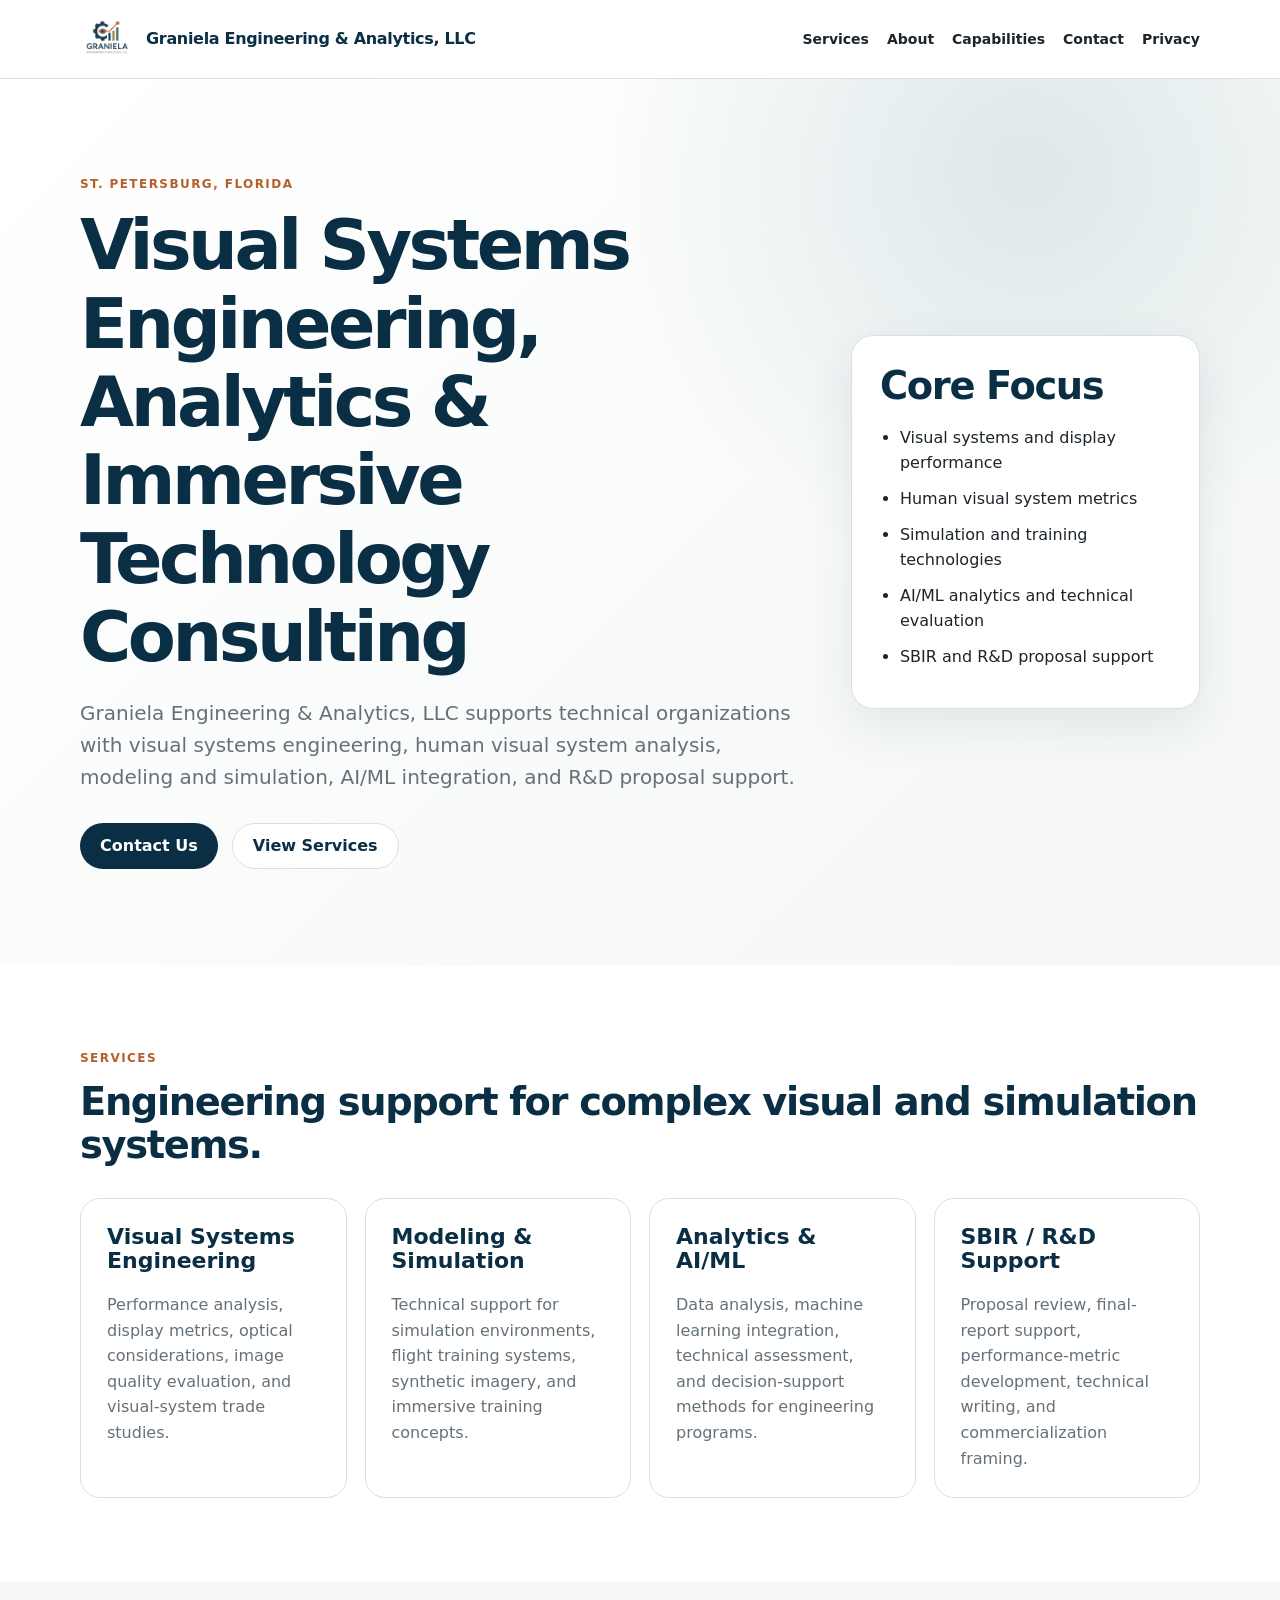
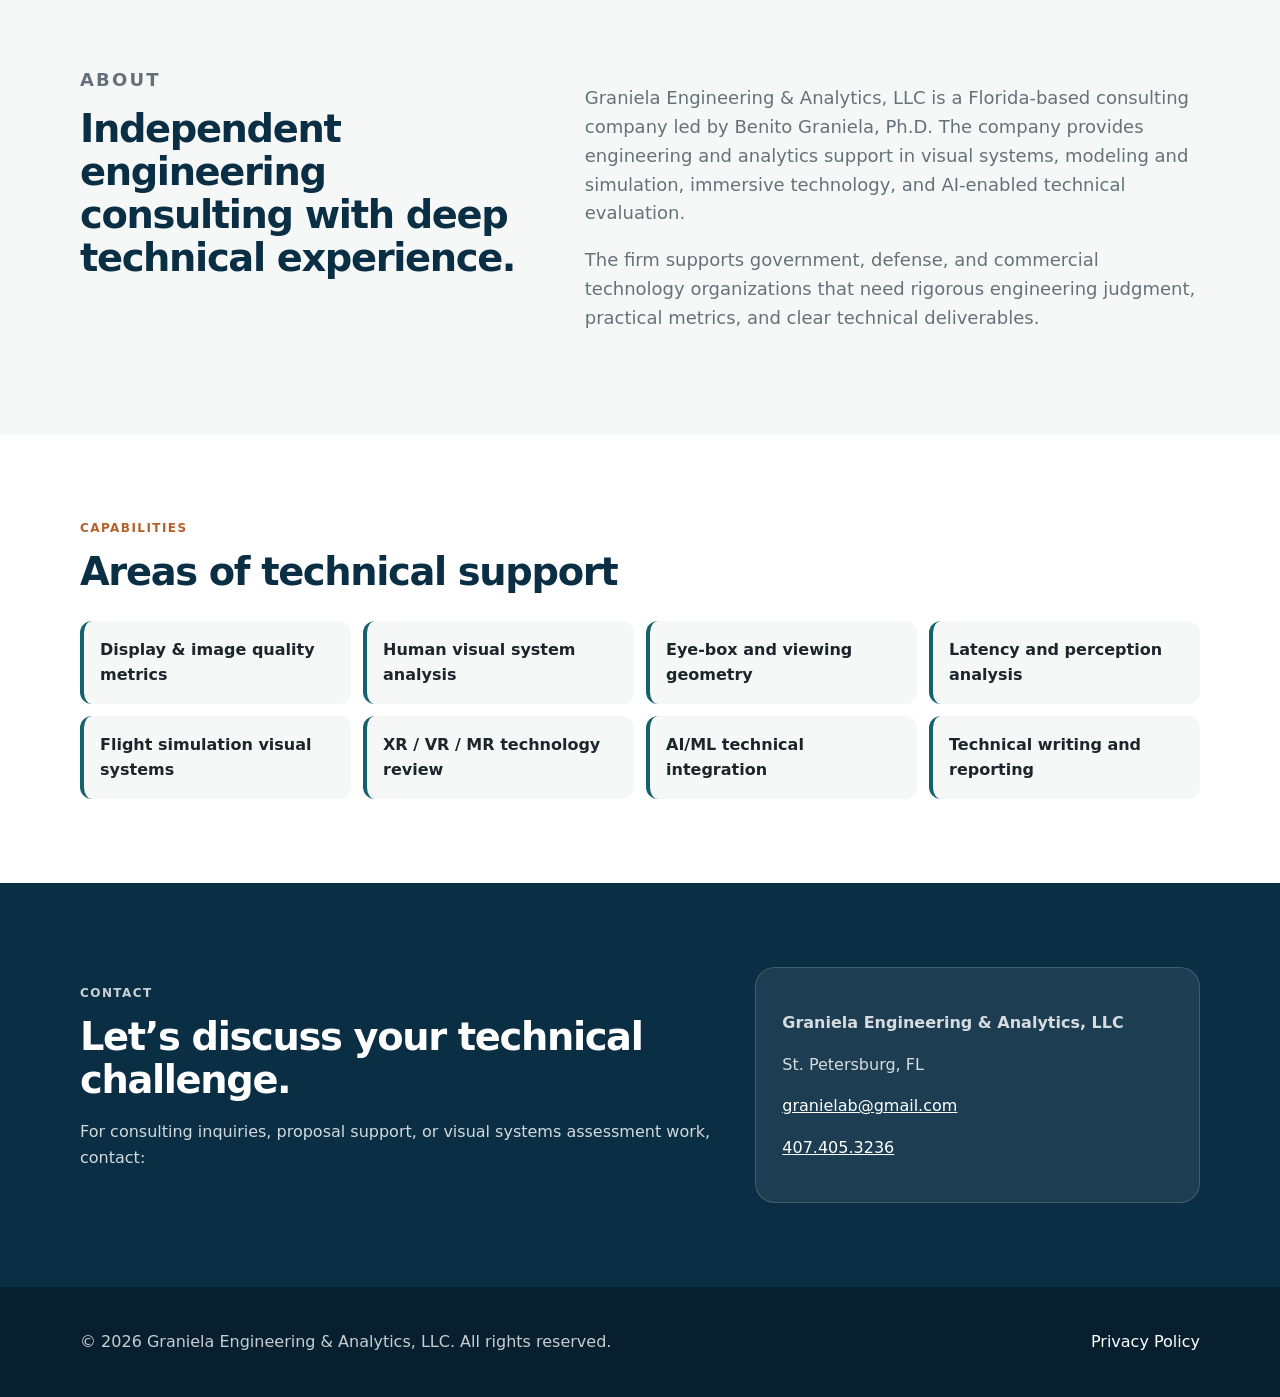
==== index.html @ ac2901a2 "Add files via upload" ====
<!doctype html>
<html lang="en">
<head>
  <meta charset="utf-8"><meta name="viewport" content="width=device-width, initial-scale=1">
  <title>Graniela Engineering & Analytics, LLC</title>
  <meta name="description" content="Graniela Engineering & Analytics, LLC provides visual systems engineering, analytics, modeling and simulation, AI/ML integration, and R&D consulting from St. Petersburg, Florida.">
  <link rel="stylesheet" href="styles.css">
</head>
<body>
<header class="site-header">
  <div class="container nav">
    <a class="brand" href="/"><img src="assets/graniela-logo.png" alt="Graniela Engineering & Analytics logo"><span>Graniela Engineering & Analytics, LLC</span></a>
    <nav><a href="#services">Services</a><a href="#about">About</a><a href="#capabilities">Capabilities</a><a href="#contact">Contact</a><a href="privacy.html">Privacy</a></nav>
  </div>
</header>
<main>
<section class="hero">
  <div class="container hero-grid">
    <div>
      <p class="eyebrow">St. Petersburg, Florida</p>
      <h1>Visual Systems Engineering, Analytics & Immersive Technology Consulting</h1>
      <p class="lead">Graniela Engineering & Analytics, LLC supports technical organizations with visual systems engineering, human visual system analysis, modeling and simulation, AI/ML integration, and R&D proposal support.</p>
      <div class="actions"><a class="button" href="mailto:granielab@gmail.com">Contact Us</a><a class="button secondary" href="#services">View Services</a></div>
    </div>
    <div class="hero-card"><h2>Core Focus</h2><ul><li>Visual systems and display performance</li><li>Human visual system metrics</li><li>Simulation and training technologies</li><li>AI/ML analytics and technical evaluation</li><li>SBIR and R&D proposal support</li></ul></div>
  </div>
</section>
<section id="services" class="section"><div class="container"><p class="eyebrow">Services</p><h2>Engineering support for complex visual and simulation systems.</h2><div class="cards">
  <article class="card"><h3>Visual Systems Engineering</h3><p>Performance analysis, display metrics, optical considerations, image quality evaluation, and visual-system trade studies.</p></article>
  <article class="card"><h3>Modeling & Simulation</h3><p>Technical support for simulation environments, flight training systems, synthetic imagery, and immersive training concepts.</p></article>
  <article class="card"><h3>Analytics & AI/ML</h3><p>Data analysis, machine learning integration, technical assessment, and decision-support methods for engineering programs.</p></article>
  <article class="card"><h3>SBIR / R&D Support</h3><p>Proposal review, final-report support, performance-metric development, technical writing, and commercialization framing.</p></article>
</div></div></section>
<section id="about" class="section alt"><div class="container split"><div><p class="eyebrow">About</p><h2>Independent engineering consulting with deep technical experience.</h2></div><div><p>Graniela Engineering & Analytics, LLC is a Florida-based consulting company led by Benito Graniela, Ph.D. The company provides engineering and analytics support in visual systems, modeling and simulation, immersive technology, and AI-enabled technical evaluation.</p><p>The firm supports government, defense, and commercial technology organizations that need rigorous engineering judgment, practical metrics, and clear technical deliverables.</p></div></div></section>
<section id="capabilities" class="section"><div class="container"><p class="eyebrow">Capabilities</p><h2>Areas of technical support</h2><div class="capability-grid"><span>Display & image quality metrics</span><span>Human visual system analysis</span><span>Eye-box and viewing geometry</span><span>Latency and perception analysis</span><span>Flight simulation visual systems</span><span>XR / VR / MR technology review</span><span>AI/ML technical integration</span><span>Technical writing and reporting</span></div></div></section>
<section id="contact" class="section contact"><div class="container contact-box"><div><p class="eyebrow">Contact</p><h2>Let’s discuss your technical challenge.</h2><p>For consulting inquiries, proposal support, or visual systems assessment work, contact:</p></div><div class="contact-details"><p><strong>Graniela Engineering & Analytics, LLC</strong></p><p>St. Petersburg, FL</p><p><a href="mailto:granielab@gmail.com">granielab@gmail.com</a></p><p><a href="tel:+14074053236">407.405.3236</a></p></div></div></section>
</main>
<footer class="site-footer"><div class="container footer-grid"><p>© <span id="year"></span> Graniela Engineering & Analytics, LLC. All rights reserved.</p><p><a href="privacy.html">Privacy Policy</a></p></div></footer>
<script>document.getElementById("year").textContent = new Date().getFullYear();</script>
</body></html>
---- styles.css ----
:root{--navy:#0a2e44;--teal:#15616d;--olive:#4a5a3a;--copper:#b75f2a;--ink:#1c252c;--muted:#65717a;--line:#d9e0e4;--bg:#f6f8f7;--white:#fff}*{box-sizing:border-box}html{scroll-behavior:smooth}body{margin:0;font-family:Inter,ui-sans-serif,system-ui,-apple-system,BlinkMacSystemFont,"Segoe UI",Arial,sans-serif;color:var(--ink);background:#fff;line-height:1.6}a{color:var(--teal);text-decoration:none}a:hover{text-decoration:underline}.container{width:min(1120px,calc(100% - 40px));margin:0 auto}.narrow{max-width:820px}.site-header{position:sticky;top:0;background:rgba(255,255,255,.94);border-bottom:1px solid var(--line);backdrop-filter:blur(10px);z-index:10}.nav{min-height:78px;display:flex;align-items:center;justify-content:space-between;gap:24px}.brand{display:flex;align-items:center;gap:12px;color:var(--navy);font-weight:800;letter-spacing:-.02em}.brand img{width:54px;height:54px;object-fit:contain}nav{display:flex;align-items:center;gap:18px;font-size:14px}nav a{color:var(--ink);font-weight:650}.hero{padding:96px 0;background:radial-gradient(circle at 80% 10%,rgba(21,97,109,.12),transparent 32%),linear-gradient(135deg,#fff 0%,#f4f7f6 100%)}.hero-grid{display:grid;grid-template-columns:1.35fr .65fr;gap:46px;align-items:center}.eyebrow{margin:0 0 12px;color:var(--copper);text-transform:uppercase;letter-spacing:.12em;font-size:12px;font-weight:800}h1,h2,h3{color:var(--navy);line-height:1.12;margin:0 0 18px}h1{font-size:clamp(40px,6vw,70px);letter-spacing:-.05em}h2{font-size:clamp(28px,3vw,42px);letter-spacing:-.035em}h3{font-size:22px}.lead{max-width:760px;font-size:20px;color:var(--muted)}.actions{display:flex;gap:14px;flex-wrap:wrap;margin-top:30px}.button{display:inline-flex;align-items:center;justify-content:center;min-height:46px;padding:0 20px;border-radius:999px;background:var(--navy);color:#fff;font-weight:800}.button.secondary{background:#fff;color:var(--navy);border:1px solid var(--line)}.hero-card{padding:28px;background:#fff;border:1px solid var(--line);border-radius:22px;box-shadow:0 18px 50px rgba(10,46,68,.09)}.hero-card ul{padding-left:20px;margin-bottom:0}.hero-card li{margin:10px 0}.section{padding:84px 0}.section.alt{background:var(--bg)}.cards{display:grid;grid-template-columns:repeat(4,1fr);gap:18px;margin-top:32px}.card{padding:26px;border:1px solid var(--line);border-radius:20px;background:#fff}.card p{color:var(--muted);margin-bottom:0}.split{display:grid;grid-template-columns:.85fr 1.15fr;gap:50px;align-items:start}.split p{font-size:18px;color:var(--muted)}.capability-grid{display:grid;grid-template-columns:repeat(4,1fr);gap:12px;margin-top:28px}.capability-grid span{padding:16px;border-left:4px solid var(--teal);background:var(--bg);border-radius:12px;font-weight:700}.contact{background:var(--navy);color:#fff}.contact h2,.contact .eyebrow{color:#fff}.contact .eyebrow{opacity:.78}.contact-box{display:grid;grid-template-columns:1fr .7fr;gap:40px;align-items:center}.contact p{color:rgba(255,255,255,.82)}.contact a{color:#fff;text-decoration:underline}.contact-details{padding:26px;background:rgba(255,255,255,.08);border:1px solid rgba(255,255,255,.16);border-radius:20px}.site-footer{padding:26px 0;background:#071f2f;color:rgba(255,255,255,.78)}.footer-grid{display:flex;justify-content:space-between;gap:20px}.site-footer a{color:#fff}.legal h1{font-size:44px}.legal h2{margin-top:34px;font-size:26px}.legal p{color:var(--muted)}@media(max-width:900px){.nav{align-items:flex-start;flex-direction:column;padding:16px 0}nav{flex-wrap:wrap}.hero-grid,.split,.contact-box{grid-template-columns:1fr}.cards{grid-template-columns:repeat(2,1fr)}.capability-grid{grid-template-columns:repeat(2,1fr)}}@media(max-width:560px){.container{width:min(100% - 28px,1120px)}.hero{padding:64px 0}.section{padding:60px 0}.cards,.capability-grid{grid-template-columns:1fr}.brand span{font-size:14px}.brand img{width:44px;height:44px}.footer-grid{flex-direction:column}}
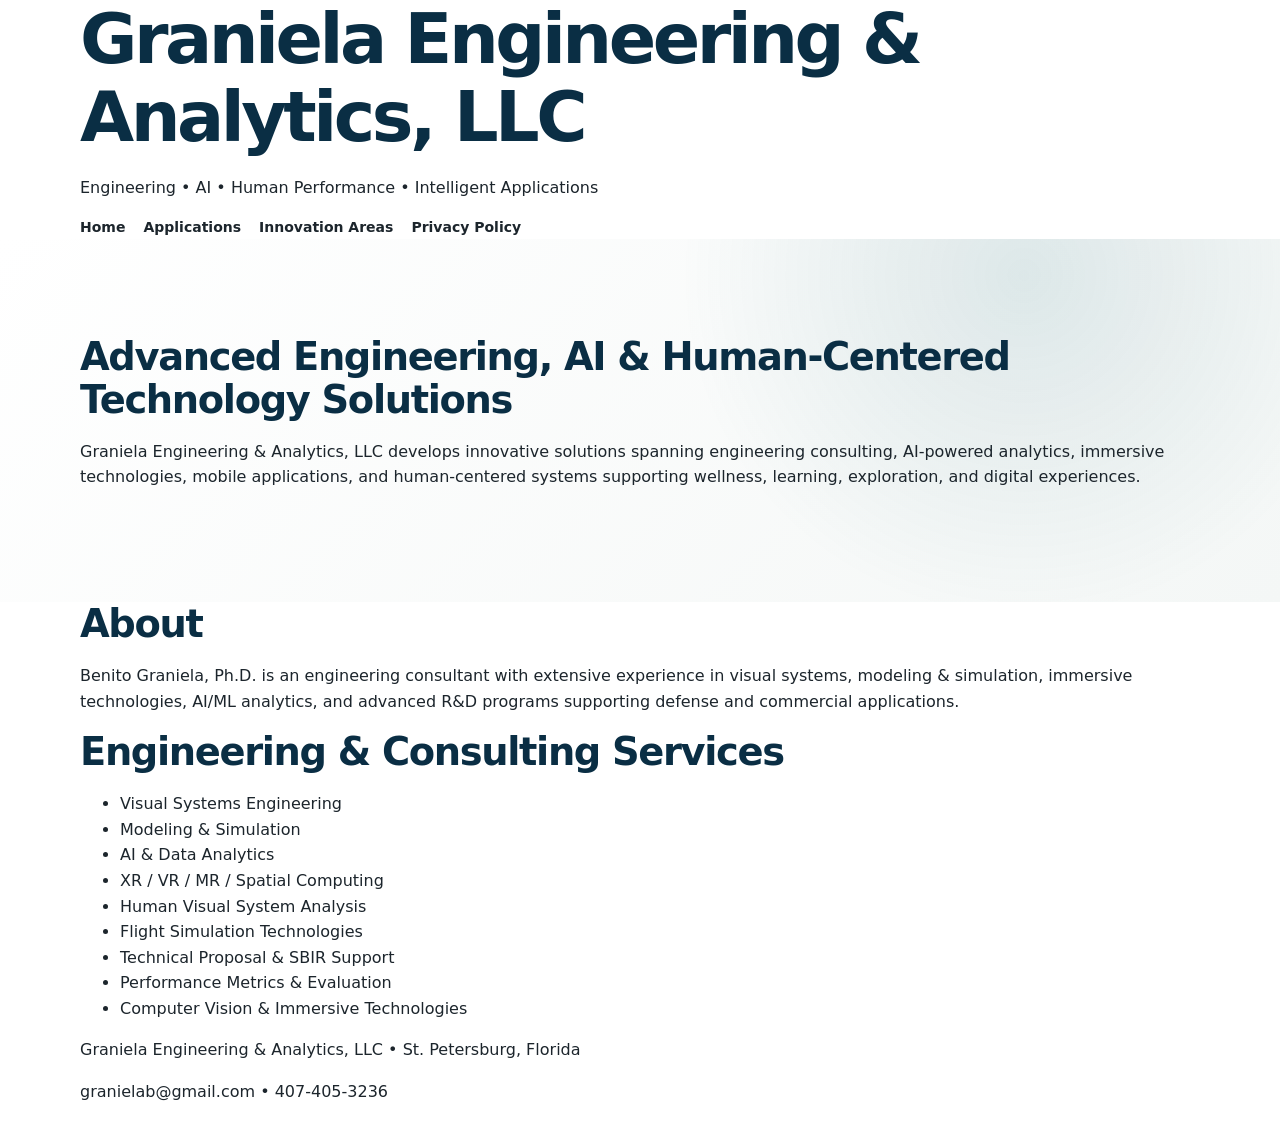
==== commit 4c46230d: "Evolve to Applied AI & Human-Centered Technologies it better matches your actual interests supports" ====
--- a/index.html
+++ b/index.html
@@ -1,40 +1,65 @@
-<!doctype html>
+<!DOCTYPE html>
 <html lang="en">
 <head>
-  <meta charset="utf-8"><meta name="viewport" content="width=device-width, initial-scale=1">
-  <title>Graniela Engineering & Analytics, LLC</title>
-  <meta name="description" content="Graniela Engineering & Analytics, LLC provides visual systems engineering, analytics, modeling and simulation, AI/ML integration, and R&D consulting from St. Petersburg, Florida.">
-  <link rel="stylesheet" href="styles.css">
+    <meta charset="UTF-8">
+    <meta name="viewport" content="width=device-width, initial-scale=1.0">
+    <title>Graniela Engineering & Analytics, LLC</title>
+    <link rel="stylesheet" href="styles.css">
 </head>
 <body>
-<header class="site-header">
-  <div class="container nav">
-    <a class="brand" href="/"><img src="assets/graniela-logo.png" alt="Graniela Engineering & Analytics logo"><span>Graniela Engineering & Analytics, LLC</span></a>
-    <nav><a href="#services">Services</a><a href="#about">About</a><a href="#capabilities">Capabilities</a><a href="#contact">Contact</a><a href="privacy.html">Privacy</a></nav>
-  </div>
+<header>
+    <div class="container">
+        <h1>Graniela Engineering & Analytics, LLC</h1>
+        <p class="tagline">Engineering • AI • Human Performance • Intelligent Applications</p>
+        <nav>
+            <a href="index.html">Home</a>
+            <a href="applications.html">Applications</a>
+            <a href="innovation.html">Innovation Areas</a>
+            <a href="privacy.html">Privacy Policy</a>
+        </nav>
+    </div>
 </header>
-<main>
+
 <section class="hero">
-  <div class="container hero-grid">
-    <div>
-      <p class="eyebrow">St. Petersburg, Florida</p>
-      <h1>Visual Systems Engineering, Analytics & Immersive Technology Consulting</h1>
-      <p class="lead">Graniela Engineering & Analytics, LLC supports technical organizations with visual systems engineering, human visual system analysis, modeling and simulation, AI/ML integration, and R&D proposal support.</p>
-      <div class="actions"><a class="button" href="mailto:granielab@gmail.com">Contact Us</a><a class="button secondary" href="#services">View Services</a></div>
+    <div class="container">
+        <h2>Advanced Engineering, AI & Human-Centered Technology Solutions</h2>
+        <p>
+            Graniela Engineering & Analytics, LLC develops innovative solutions spanning engineering consulting,
+            AI-powered analytics, immersive technologies, mobile applications, and human-centered systems supporting
+            wellness, learning, exploration, and digital experiences.
+        </p>
     </div>
-    <div class="hero-card"><h2>Core Focus</h2><ul><li>Visual systems and display performance</li><li>Human visual system metrics</li><li>Simulation and training technologies</li><li>AI/ML analytics and technical evaluation</li><li>SBIR and R&D proposal support</li></ul></div>
-  </div>
 </section>
-<section id="services" class="section"><div class="container"><p class="eyebrow">Services</p><h2>Engineering support for complex visual and simulation systems.</h2><div class="cards">
-  <article class="card"><h3>Visual Systems Engineering</h3><p>Performance analysis, display metrics, optical considerations, image quality evaluation, and visual-system trade studies.</p></article>
-  <article class="card"><h3>Modeling & Simulation</h3><p>Technical support for simulation environments, flight training systems, synthetic imagery, and immersive training concepts.</p></article>
-  <article class="card"><h3>Analytics & AI/ML</h3><p>Data analysis, machine learning integration, technical assessment, and decision-support methods for engineering programs.</p></article>
-  <article class="card"><h3>SBIR / R&D Support</h3><p>Proposal review, final-report support, performance-metric development, technical writing, and commercialization framing.</p></article>
-</div></div></section>
-<section id="about" class="section alt"><div class="container split"><div><p class="eyebrow">About</p><h2>Independent engineering consulting with deep technical experience.</h2></div><div><p>Graniela Engineering & Analytics, LLC is a Florida-based consulting company led by Benito Graniela, Ph.D. The company provides engineering and analytics support in visual systems, modeling and simulation, immersive technology, and AI-enabled technical evaluation.</p><p>The firm supports government, defense, and commercial technology organizations that need rigorous engineering judgment, practical metrics, and clear technical deliverables.</p></div></div></section>
-<section id="capabilities" class="section"><div class="container"><p class="eyebrow">Capabilities</p><h2>Areas of technical support</h2><div class="capability-grid"><span>Display & image quality metrics</span><span>Human visual system analysis</span><span>Eye-box and viewing geometry</span><span>Latency and perception analysis</span><span>Flight simulation visual systems</span><span>XR / VR / MR technology review</span><span>AI/ML technical integration</span><span>Technical writing and reporting</span></div></div></section>
-<section id="contact" class="section contact"><div class="container contact-box"><div><p class="eyebrow">Contact</p><h2>Let’s discuss your technical challenge.</h2><p>For consulting inquiries, proposal support, or visual systems assessment work, contact:</p></div><div class="contact-details"><p><strong>Graniela Engineering & Analytics, LLC</strong></p><p>St. Petersburg, FL</p><p><a href="mailto:granielab@gmail.com">granielab@gmail.com</a></p><p><a href="tel:+14074053236">407.405.3236</a></p></div></div></section>
-</main>
-<footer class="site-footer"><div class="container footer-grid"><p>© <span id="year"></span> Graniela Engineering & Analytics, LLC. All rights reserved.</p><p><a href="privacy.html">Privacy Policy</a></p></div></footer>
-<script>document.getElementById("year").textContent = new Date().getFullYear();</script>
-</body></html>+
+<section class="content">
+    <div class="container">
+        <h2>About</h2>
+        <p>
+            Benito Graniela, Ph.D. is an engineering consultant with extensive experience in visual systems,
+            modeling & simulation, immersive technologies, AI/ML analytics, and advanced R&D programs supporting
+            defense and commercial applications.
+        </p>
+
+        <h2>Engineering & Consulting Services</h2>
+        <ul>
+            <li>Visual Systems Engineering</li>
+            <li>Modeling & Simulation</li>
+            <li>AI & Data Analytics</li>
+            <li>XR / VR / MR / Spatial Computing</li>
+            <li>Human Visual System Analysis</li>
+            <li>Flight Simulation Technologies</li>
+            <li>Technical Proposal & SBIR Support</li>
+            <li>Performance Metrics & Evaluation</li>
+            <li>Computer Vision & Immersive Technologies</li>
+        </ul>
+    </div>
+</section>
+
+<footer>
+    <div class="container">
+        <p>Graniela Engineering & Analytics, LLC • St. Petersburg, Florida</p>
+        <p>granielab@gmail.com • 407-405-3236</p>
+    </div>
+</footer>
+</body>
+</html>
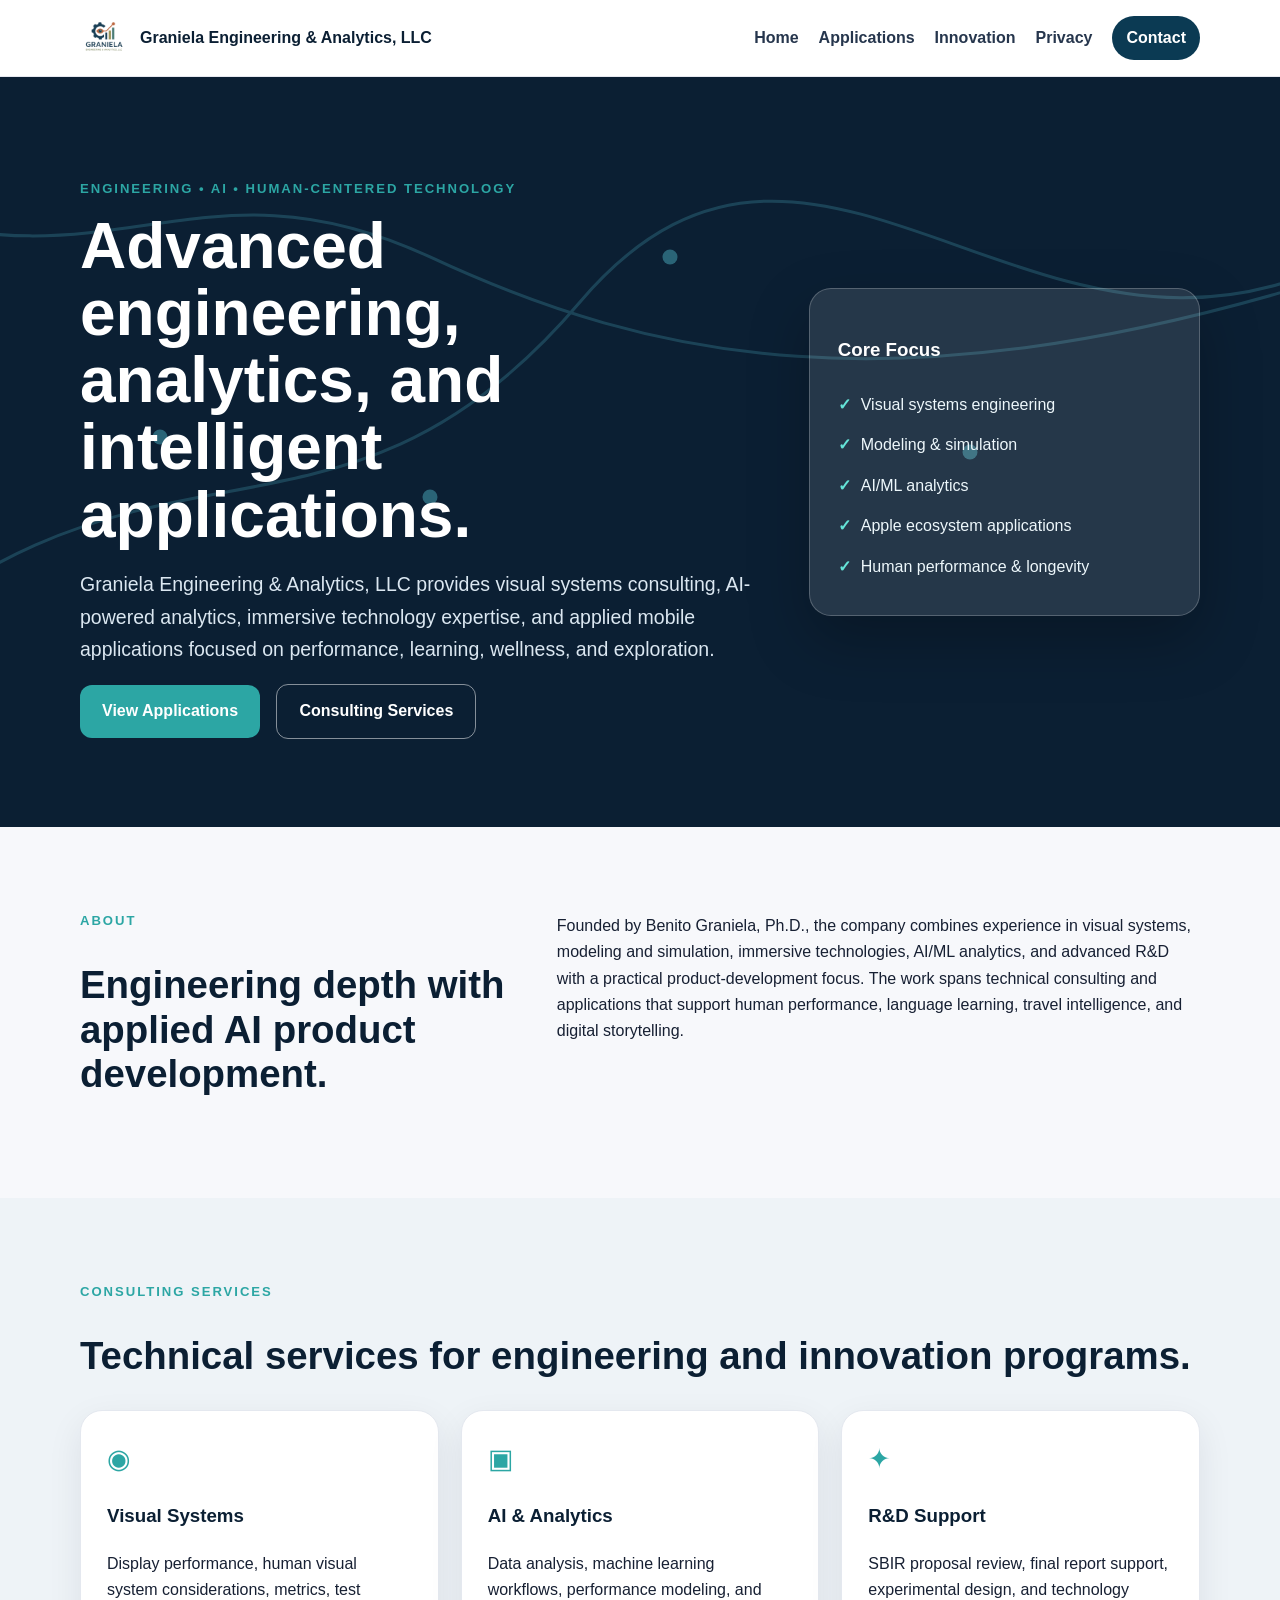
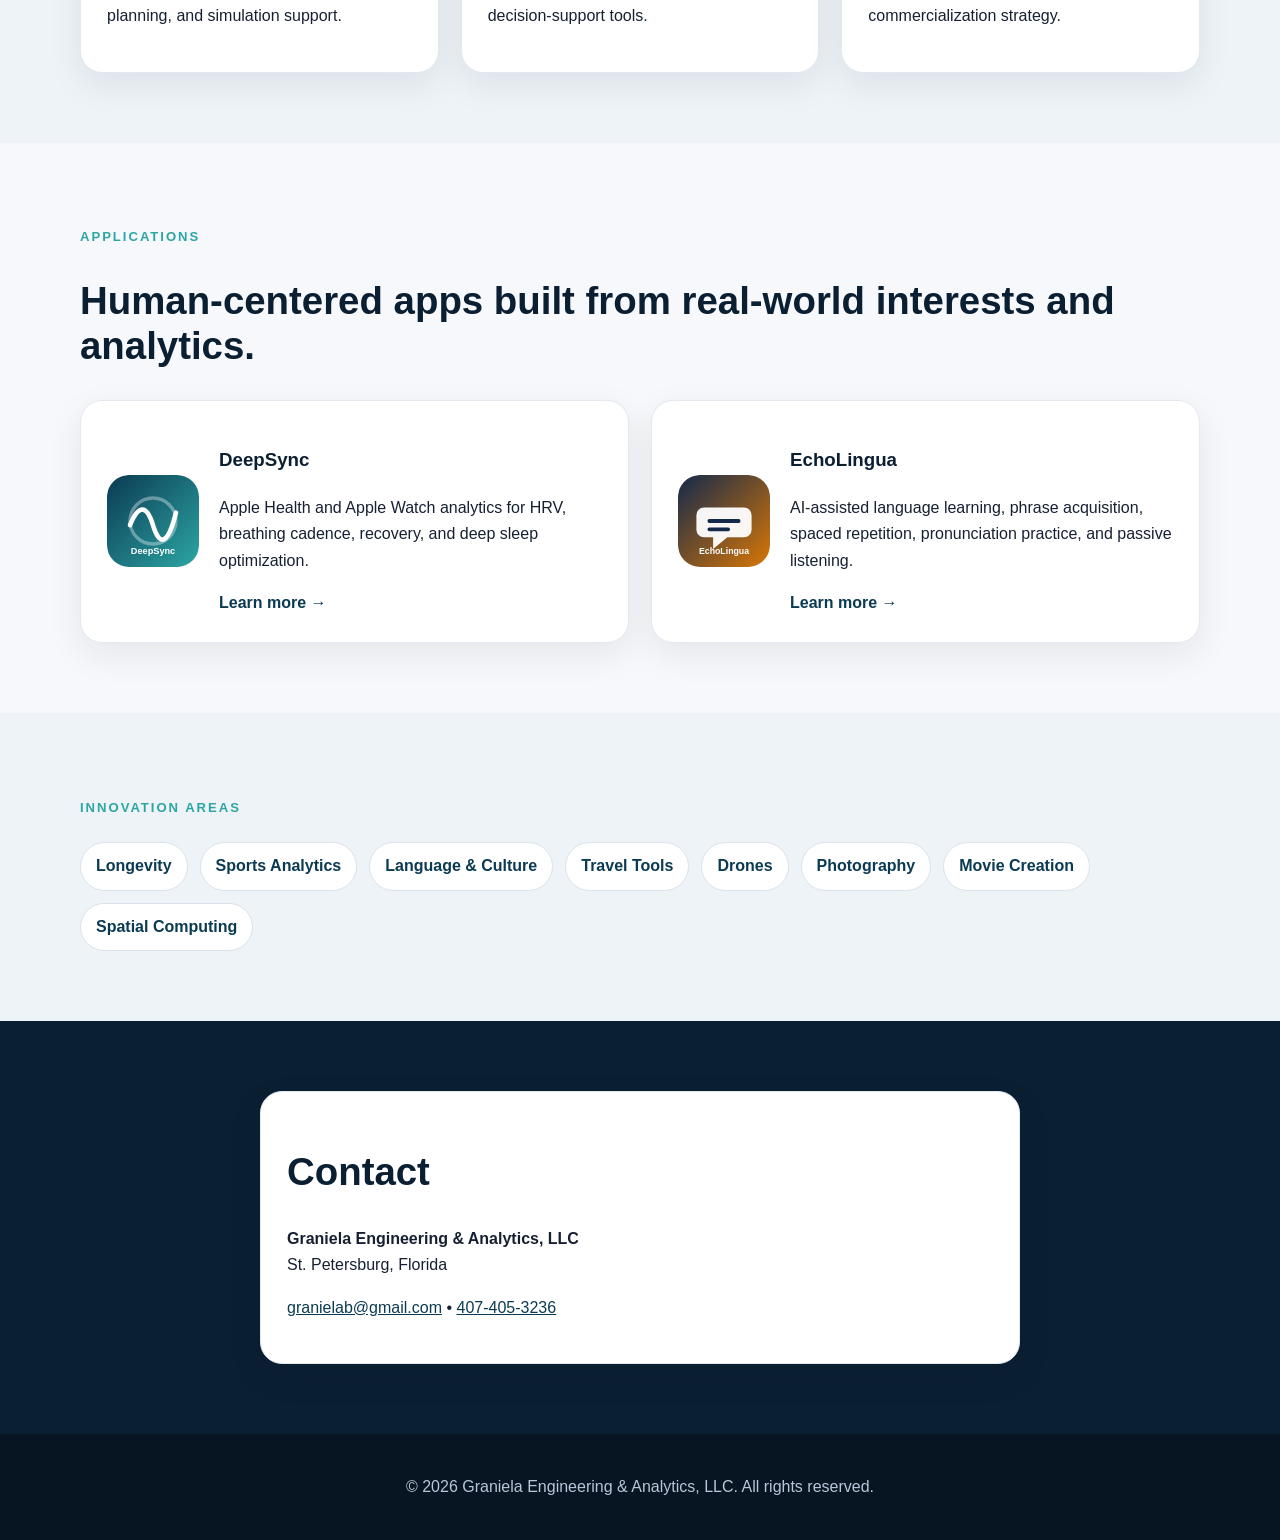
==== commit c1f8fb03: "Update to a more professional look" ====
--- a/index.html
+++ b/index.html
@@ -1,65 +1,123 @@
 <!DOCTYPE html>
 <html lang="en">
 <head>
-    <meta charset="UTF-8">
-    <meta name="viewport" content="width=device-width, initial-scale=1.0">
-    <title>Graniela Engineering & Analytics, LLC</title>
-    <link rel="stylesheet" href="styles.css">
+  <meta charset="UTF-8" />
+  <meta name="viewport" content="width=device-width, initial-scale=1.0" />
+  <title>Graniela Engineering & Analytics, LLC</title>
+  <meta name="description" content="Engineering, AI analytics, visual systems, human performance, language learning, and intelligent application development." />
+  <link rel="stylesheet" href="styles.css" />
 </head>
 <body>
-<header>
-    <div class="container">
-        <h1>Graniela Engineering & Analytics, LLC</h1>
-        <p class="tagline">Engineering • AI • Human Performance • Intelligent Applications</p>
-        <nav>
-            <a href="index.html">Home</a>
-            <a href="applications.html">Applications</a>
-            <a href="innovation.html">Innovation Areas</a>
-            <a href="privacy.html">Privacy Policy</a>
-        </nav>
-    </div>
+<header class="site-header">
+  <div class="container nav-wrap">
+    <a class="brand" href="index.html">
+      <img src="assets/graniela-logo.png" alt="Graniela Engineering & Analytics logo" onerror="this.style.display='none'">
+      <span>Graniela Engineering & Analytics, LLC</span>
+    </a>
+    <nav>
+      <a href="index.html">Home</a>
+      <a href="applications.html">Applications</a>
+      <a href="innovation.html">Innovation</a>
+      <a href="privacy.html">Privacy</a>
+      <a class="button-small" href="#contact">Contact</a>
+    </nav>
+  </div>
 </header>
 
 <section class="hero">
-    <div class="container">
-        <h2>Advanced Engineering, AI & Human-Centered Technology Solutions</h2>
-        <p>
-            Graniela Engineering & Analytics, LLC develops innovative solutions spanning engineering consulting,
-            AI-powered analytics, immersive technologies, mobile applications, and human-centered systems supporting
-            wellness, learning, exploration, and digital experiences.
-        </p>
+  <div class="container hero-grid">
+    <div>
+      <p class="eyebrow">Engineering • AI • Human-Centered Technology</p>
+      <h1>Advanced engineering, analytics, and intelligent applications.</h1>
+      <p class="lead">Graniela Engineering & Analytics, LLC provides visual systems consulting, AI-powered analytics, immersive technology expertise, and applied mobile applications focused on performance, learning, wellness, and exploration.</p>
+      <div class="hero-actions">
+        <a class="button" href="applications.html">View Applications</a>
+        <a class="button secondary" href="#services">Consulting Services</a>
+      </div>
     </div>
+    <div class="hero-card">
+      <h3>Core Focus</h3>
+      <ul class="check-list">
+        <li>Visual systems engineering</li>
+        <li>Modeling & simulation</li>
+        <li>AI/ML analytics</li>
+        <li>Apple ecosystem applications</li>
+        <li>Human performance & longevity</li>
+      </ul>
+    </div>
+  </div>
 </section>
 
-<section class="content">
-    <div class="container">
-        <h2>About</h2>
-        <p>
-            Benito Graniela, Ph.D. is an engineering consultant with extensive experience in visual systems,
-            modeling & simulation, immersive technologies, AI/ML analytics, and advanced R&D programs supporting
-            defense and commercial applications.
-        </p>
-
-        <h2>Engineering & Consulting Services</h2>
-        <ul>
-            <li>Visual Systems Engineering</li>
-            <li>Modeling & Simulation</li>
-            <li>AI & Data Analytics</li>
-            <li>XR / VR / MR / Spatial Computing</li>
-            <li>Human Visual System Analysis</li>
-            <li>Flight Simulation Technologies</li>
-            <li>Technical Proposal & SBIR Support</li>
-            <li>Performance Metrics & Evaluation</li>
-            <li>Computer Vision & Immersive Technologies</li>
-        </ul>
+<main>
+<section class="section">
+  <div class="container two-col">
+    <div>
+      <p class="eyebrow">About</p>
+      <h2>Engineering depth with applied AI product development.</h2>
     </div>
+    <p>Founded by Benito Graniela, Ph.D., the company combines experience in visual systems, modeling and simulation, immersive technologies, AI/ML analytics, and advanced R&D with a practical product-development focus. The work spans technical consulting and applications that support human performance, language learning, travel intelligence, and digital storytelling.</p>
+  </div>
 </section>
 
+<section id="services" class="section muted">
+  <div class="container">
+    <p class="eyebrow">Consulting Services</p>
+    <h2>Technical services for engineering and innovation programs.</h2>
+    <div class="cards">
+      <div class="card"><span class="icon">◉</span><h3>Visual Systems</h3><p>Display performance, human visual system considerations, metrics, test planning, and simulation support.</p></div>
+      <div class="card"><span class="icon">▣</span><h3>AI & Analytics</h3><p>Data analysis, machine learning workflows, performance modeling, and decision-support tools.</p></div>
+      <div class="card"><span class="icon">✦</span><h3>R&D Support</h3><p>SBIR proposal review, final report support, experimental design, and technology commercialization strategy.</p></div>
+    </div>
+  </div>
+</section>
+
+<section class="section">
+  <div class="container">
+    <p class="eyebrow">Applications</p>
+    <h2>Human-centered apps built from real-world interests and analytics.</h2>
+    <div class="app-grid">
+      <article class="app-card">
+        <img src="assets/deepsync-logo.svg" alt="DeepSync logo">
+        <div>
+          <h3>DeepSync</h3>
+          <p>Apple Health and Apple Watch analytics for HRV, breathing cadence, recovery, and deep sleep optimization.</p>
+          <a href="deepsync.html">Learn more →</a>
+        </div>
+      </article>
+      <article class="app-card">
+        <img src="assets/echolingua-logo.svg" alt="EchoLingua logo">
+        <div>
+          <h3>EchoLingua</h3>
+          <p>AI-assisted language learning, phrase acquisition, spaced repetition, pronunciation practice, and passive listening.</p>
+          <a href="echolingua.html">Learn more →</a>
+        </div>
+      </article>
+    </div>
+  </div>
+</section>
+
+<section class="section muted">
+  <div class="container">
+    <p class="eyebrow">Innovation Areas</p>
+    <div class="pillars">
+      <span>Longevity</span><span>Sports Analytics</span><span>Language & Culture</span><span>Travel Tools</span><span>Drones</span><span>Photography</span><span>Movie Creation</span><span>Spatial Computing</span>
+    </div>
+  </div>
+</section>
+
+<section id="contact" class="section contact">
+  <div class="container contact-box">
+    <h2>Contact</h2>
+    <p><strong>Graniela Engineering & Analytics, LLC</strong><br>St. Petersburg, Florida</p>
+    <p><a href="mailto:granielab@gmail.com">granielab@gmail.com</a> • <a href="tel:14074053236">407-405-3236</a></p>
+  </div>
+</section>
+</main>
+
 <footer>
-    <div class="container">
-        <p>Graniela Engineering & Analytics, LLC • St. Petersburg, Florida</p>
-        <p>granielab@gmail.com • 407-405-3236</p>
-    </div>
+  <div class="container">
+    <p>© 2026 Graniela Engineering & Analytics, LLC. All rights reserved.</p>
+  </div>
 </footer>
 </body>
 </html>
--- a/styles.css
+++ b/styles.css
@@ -1 +1 @@
-:root{--navy:#0a2e44;--teal:#15616d;--olive:#4a5a3a;--copper:#b75f2a;--ink:#1c252c;--muted:#65717a;--line:#d9e0e4;--bg:#f6f8f7;--white:#fff}*{box-sizing:border-box}html{scroll-behavior:smooth}body{margin:0;font-family:Inter,ui-sans-serif,system-ui,-apple-system,BlinkMacSystemFont,"Segoe UI",Arial,sans-serif;color:var(--ink);background:#fff;line-height:1.6}a{color:var(--teal);text-decoration:none}a:hover{text-decoration:underline}.container{width:min(1120px,calc(100% - 40px));margin:0 auto}.narrow{max-width:820px}.site-header{position:sticky;top:0;background:rgba(255,255,255,.94);border-bottom:1px solid var(--line);backdrop-filter:blur(10px);z-index:10}.nav{min-height:78px;display:flex;align-items:center;justify-content:space-between;gap:24px}.brand{display:flex;align-items:center;gap:12px;color:var(--navy);font-weight:800;letter-spacing:-.02em}.brand img{width:54px;height:54px;object-fit:contain}nav{display:flex;align-items:center;gap:18px;font-size:14px}nav a{color:var(--ink);font-weight:650}.hero{padding:96px 0;background:radial-gradient(circle at 80% 10%,rgba(21,97,109,.12),transparent 32%),linear-gradient(135deg,#fff 0%,#f4f7f6 100%)}.hero-grid{display:grid;grid-template-columns:1.35fr .65fr;gap:46px;align-items:center}.eyebrow{margin:0 0 12px;color:var(--copper);text-transform:uppercase;letter-spacing:.12em;font-size:12px;font-weight:800}h1,h2,h3{color:var(--navy);line-height:1.12;margin:0 0 18px}h1{font-size:clamp(40px,6vw,70px);letter-spacing:-.05em}h2{font-size:clamp(28px,3vw,42px);letter-spacing:-.035em}h3{font-size:22px}.lead{max-width:760px;font-size:20px;color:var(--muted)}.actions{display:flex;gap:14px;flex-wrap:wrap;margin-top:30px}.button{display:inline-flex;align-items:center;justify-content:center;min-height:46px;padding:0 20px;border-radius:999px;background:var(--navy);color:#fff;font-weight:800}.button.secondary{background:#fff;color:var(--navy);border:1px solid var(--line)}.hero-card{padding:28px;background:#fff;border:1px solid var(--line);border-radius:22px;box-shadow:0 18px 50px rgba(10,46,68,.09)}.hero-card ul{padding-left:20px;margin-bottom:0}.hero-card li{margin:10px 0}.section{padding:84px 0}.section.alt{background:var(--bg)}.cards{display:grid;grid-template-columns:repeat(4,1fr);gap:18px;margin-top:32px}.card{padding:26px;border:1px solid var(--line);border-radius:20px;background:#fff}.card p{color:var(--muted);margin-bottom:0}.split{display:grid;grid-template-columns:.85fr 1.15fr;gap:50px;align-items:start}.split p{font-size:18px;color:var(--muted)}.capability-grid{display:grid;grid-template-columns:repeat(4,1fr);gap:12px;margin-top:28px}.capability-grid span{padding:16px;border-left:4px solid var(--teal);background:var(--bg);border-radius:12px;font-weight:700}.contact{background:var(--navy);color:#fff}.contact h2,.contact .eyebrow{color:#fff}.contact .eyebrow{opacity:.78}.contact-box{display:grid;grid-template-columns:1fr .7fr;gap:40px;align-items:center}.contact p{color:rgba(255,255,255,.82)}.contact a{color:#fff;text-decoration:underline}.contact-details{padding:26px;background:rgba(255,255,255,.08);border:1px solid rgba(255,255,255,.16);border-radius:20px}.site-footer{padding:26px 0;background:#071f2f;color:rgba(255,255,255,.78)}.footer-grid{display:flex;justify-content:space-between;gap:20px}.site-footer a{color:#fff}.legal h1{font-size:44px}.legal h2{margin-top:34px;font-size:26px}.legal p{color:var(--muted)}@media(max-width:900px){.nav{align-items:flex-start;flex-direction:column;padding:16px 0}nav{flex-wrap:wrap}.hero-grid,.split,.contact-box{grid-template-columns:1fr}.cards{grid-template-columns:repeat(2,1fr)}.capability-grid{grid-template-columns:repeat(2,1fr)}}@media(max-width:560px){.container{width:min(100% - 28px,1120px)}.hero{padding:64px 0}.section{padding:60px 0}.cards,.capability-grid{grid-template-columns:1fr}.brand span{font-size:14px}.brand img{width:44px;height:44px}.footer-grid{flex-direction:column}}+*{box-sizing:border-box}body{margin:0;font-family:-apple-system,BlinkMacSystemFont,"Segoe UI",Roboto,Arial,sans-serif;background:#f7f8fb;color:#172033;line-height:1.65}.container{width:min(1120px,92%);margin:auto}.site-header{position:sticky;top:0;z-index:10;background:rgba(255,255,255,.94);backdrop-filter:blur(10px);border-bottom:1px solid #e6e8ef}.nav-wrap{display:flex;justify-content:space-between;align-items:center;padding:14px 0}.brand{display:flex;align-items:center;gap:12px;text-decoration:none;color:#0b1f33;font-weight:800}.brand img{height:48px;width:auto}nav{display:flex;gap:20px;align-items:center}nav a{color:#26364d;text-decoration:none;font-weight:600}.button-small{background:#0b3a53!important;color:white!important;padding:9px 14px;border-radius:999px}.hero{background:#0b1f33 url('assets/network-bg.svg') center/cover;color:white;padding:88px 0}.hero-grid{display:grid;grid-template-columns:1.4fr .8fr;gap:44px;align-items:center}.eyebrow{text-transform:uppercase;letter-spacing:.15em;color:#2ca6a4;font-weight:800;font-size:.82rem}h1{font-size:clamp(2.2rem,5vw,4.4rem);line-height:1.05;margin:.2em 0}h2{font-size:clamp(1.8rem,3vw,2.7rem);line-height:1.15;color:#0b1f33}h3{color:#0b1f33}.lead{font-size:1.22rem;color:#dbe7f1;max-width:760px}.button{display:inline-block;background:#2ca6a4;color:white;text-decoration:none;font-weight:800;padding:13px 22px;border-radius:12px;margin-right:12px}.button.secondary{background:transparent;border:1px solid rgba(255,255,255,.5)}.hero-card{background:rgba(255,255,255,.11);border:1px solid rgba(255,255,255,.22);border-radius:22px;padding:28px;box-shadow:0 24px 60px rgba(0,0,0,.25)}.hero-card h3{color:white}.check-list{list-style:none;padding:0;margin:0}.check-list li{padding:7px 0;color:#edf7fb}.check-list li:before{content:"✓";color:#65e4d8;font-weight:900;margin-right:10px}.section{padding:70px 0}.muted{background:#eef3f7}.two-col{display:grid;grid-template-columns:.8fr 1.2fr;gap:48px}.cards,.app-grid,.app-detail-grid{display:grid;grid-template-columns:repeat(auto-fit,minmax(250px,1fr));gap:22px}.card,.app-card,.feature-card,.contact-box{background:white;border:1px solid #e4e8ef;border-radius:22px;padding:26px;box-shadow:0 12px 35px rgba(9,31,51,.08)}.icon{font-size:1.7rem;color:#2ca6a4}.app-card{display:flex;gap:20px;align-items:center}.app-card img,.feature-card img{width:92px;height:92px;border-radius:22px}.app-card a,.feature-card{text-decoration:none;color:#0b3a53;font-weight:800}.feature-card{display:block}.feature-card p{color:#172033;font-weight:400}.pillars{display:flex;flex-wrap:wrap;gap:12px;margin-top:24px}.pillars span{background:white;border:1px solid #d9e2ec;border-radius:999px;padding:10px 15px;font-weight:700;color:#0b3a53}.contact{background:#0b1f33}.contact-box{max-width:760px}.contact-box a{color:#0b3a53}.page-hero{background:linear-gradient(135deg,#0b1f33,#123e5a);color:white;padding:70px 0}.page-hero h1{font-size:clamp(2rem,4vw,3.6rem)}.page-hero h1,.page-hero .lead{color:white}.app-title{display:flex;gap:28px;align-items:center}.app-title img{width:130px;height:130px;border-radius:30px}.policy{background:white;border-radius:22px;padding:34px;border:1px solid #e4e8ef}footer{background:#071523;color:#b7c6d8;padding:24px 0;text-align:center}@media(max-width:760px){.nav-wrap,.hero-grid,.two-col,.app-title{display:block}nav{flex-wrap:wrap;margin-top:14px}.app-card{display:block}.app-card img{margin-bottom:14px}}
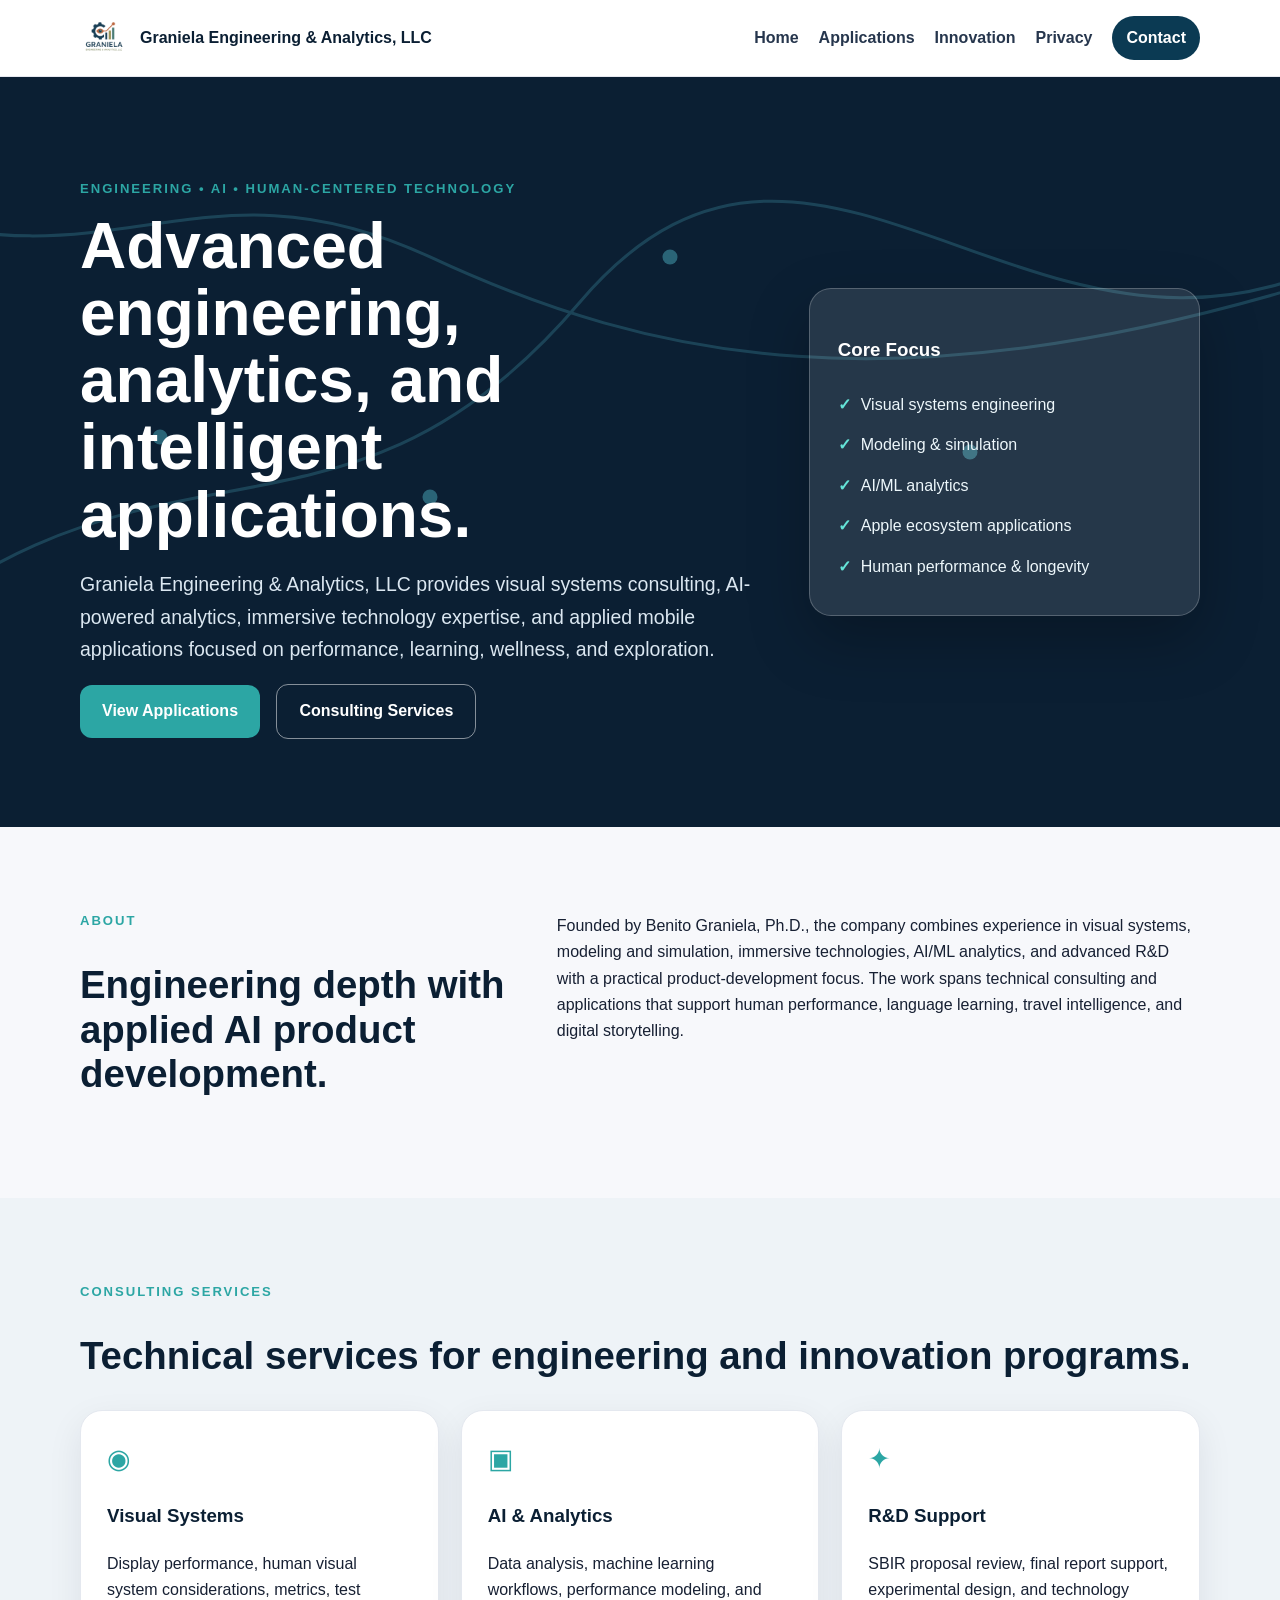
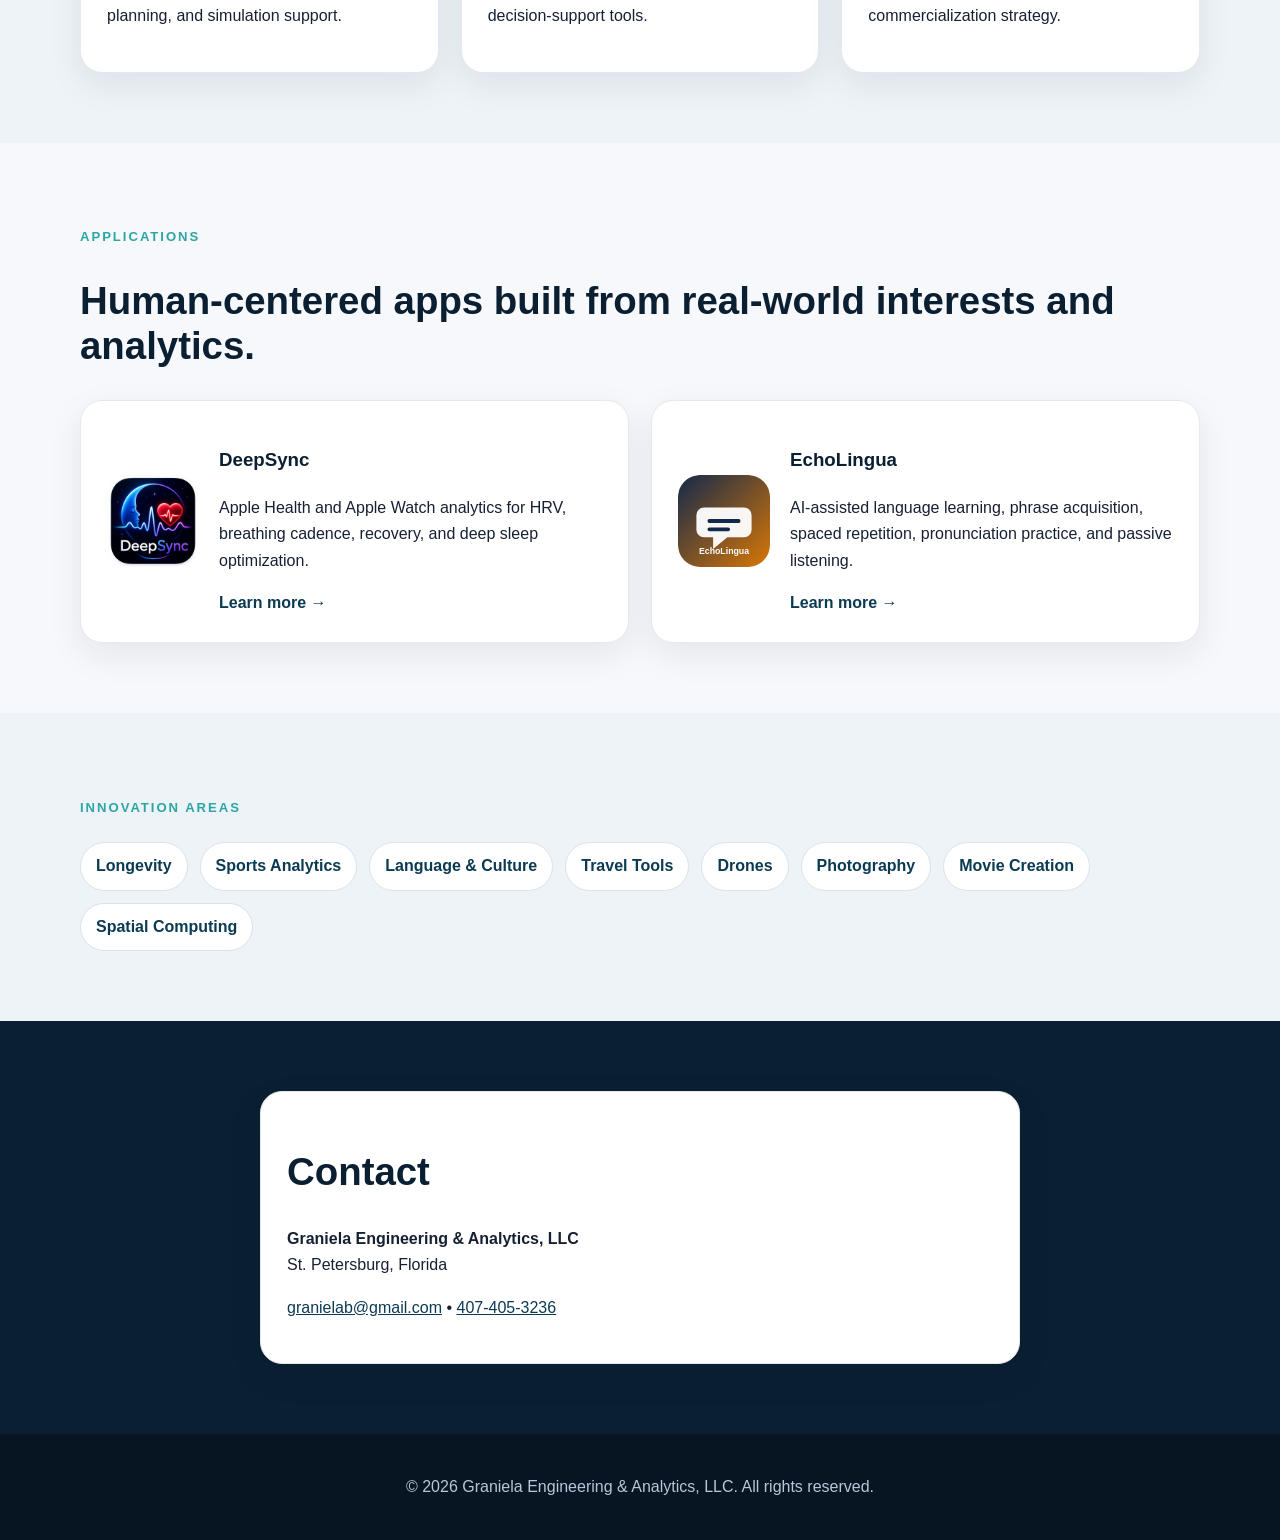
==== commit 6c756d49: "Use current DeepSync icon on homepage" ====
--- a/index.html
+++ b/index.html
@@ -15,7 +15,7 @@
       <span>Graniela Engineering & Analytics, LLC</span>
     </a>
     <nav>
-      <a href="index.html">Home</a>
+      <a href="/">Home</a>
       <a href="applications.html">Applications</a>
       <a href="innovation.html">Innovation</a>
       <a href="privacy.html">Privacy</a>
@@ -77,7 +77,7 @@
     <h2>Human-centered apps built from real-world interests and analytics.</h2>
     <div class="app-grid">
       <article class="app-card">
-        <img src="assets/deepsync-logo.svg" alt="DeepSync logo">
+        <img src="assets/deepsync-icon.png" alt="DeepSync app icon">
         <div>
           <h3>DeepSync</h3>
           <p>Apple Health and Apple Watch analytics for HRV, breathing cadence, recovery, and deep sleep optimization.</p>
